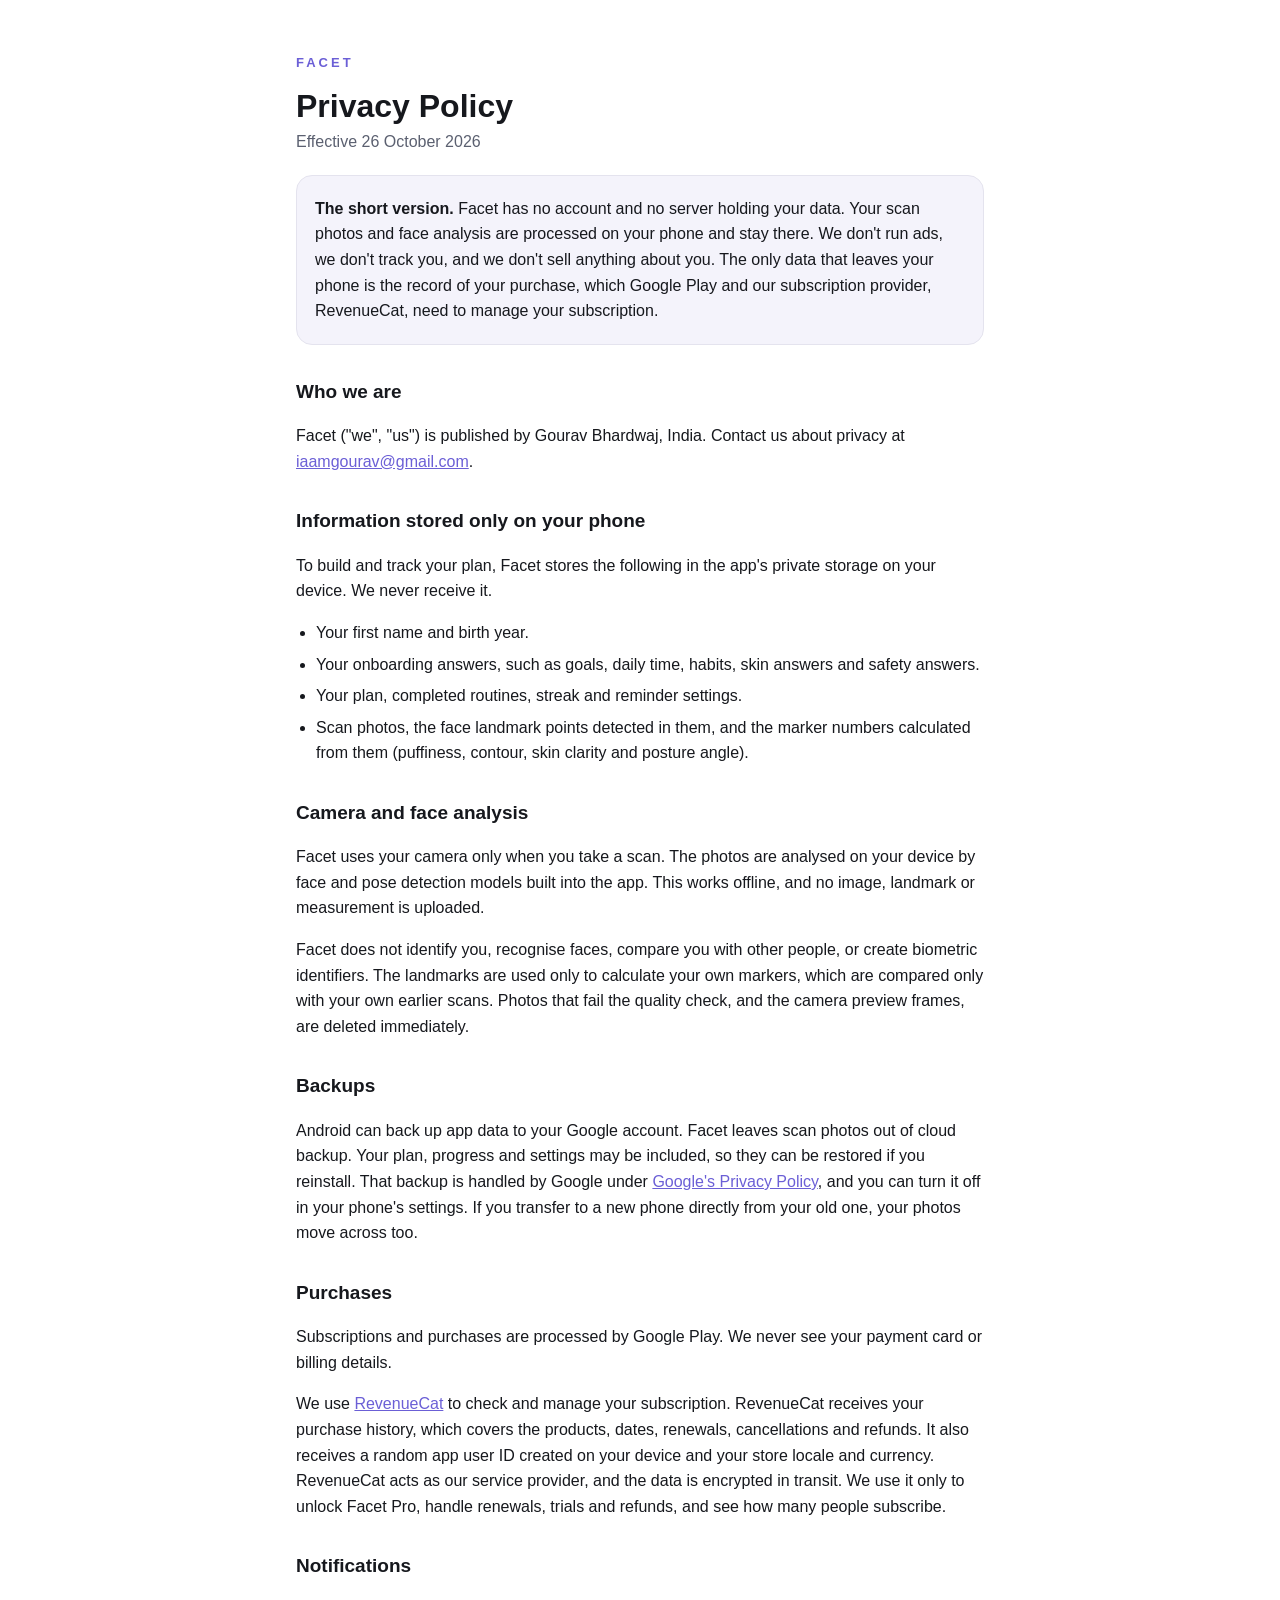
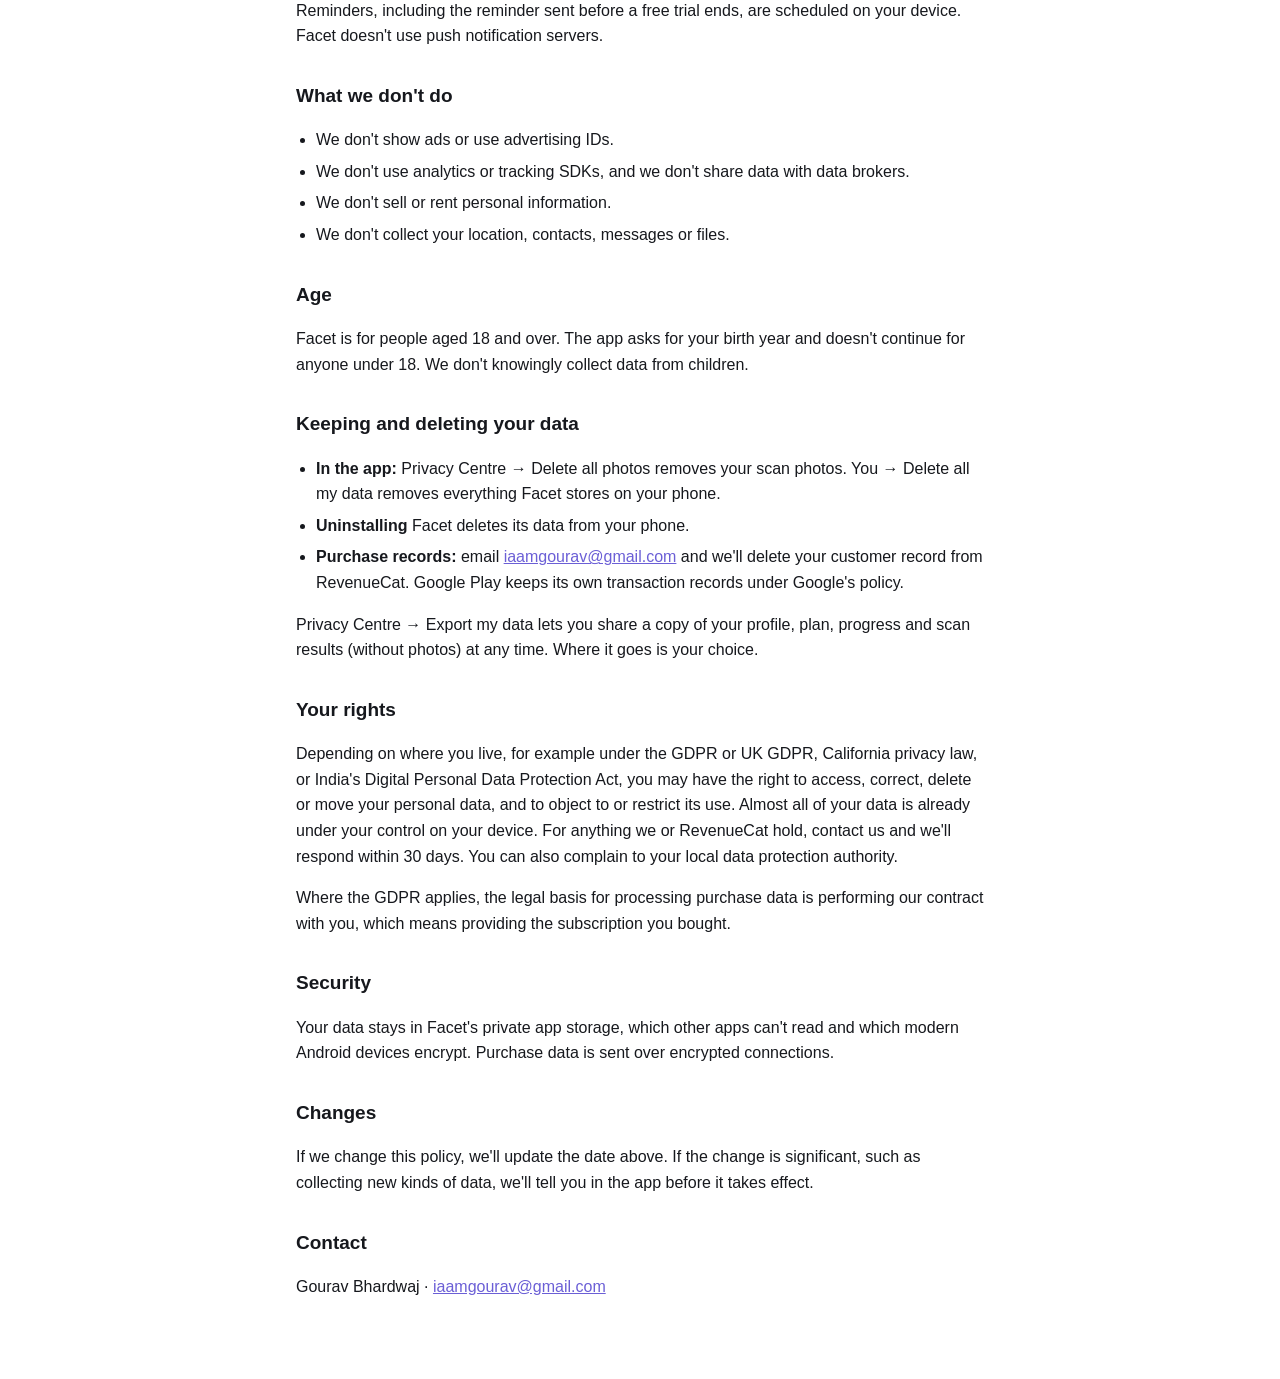
==== privacy.html @ 21be3d74 "Add Facet privacy policy, terms and support page Co-Authored-By: Claude Opus 5.5 <noreply@anthropic." ====
<!doctype html>
<html lang="en">
<head>
<meta charset="utf-8">
<meta name="viewport" content="width=device-width, initial-scale=1">
<title>Facet Privacy Policy</title>
<link rel="stylesheet" href="style.css">
</head>
<body>
<main>
<p class="brand"><a href="index.html">FACET</a></p>
<h1>Privacy Policy</h1>
<p class="meta">Effective 26 October 2026</p>

<div class="summary">
  <p><strong>The short version.</strong> Facet has no account and no server holding your data. Your scan photos and face analysis are processed on your phone and stay there. We don't run ads, we don't track you, and we don't sell anything about you. The only data that leaves your phone is the record of your purchase, which Google Play and our subscription provider, RevenueCat, need to manage your subscription.</p>
</div>

<h2>Who we are</h2>
<p>Facet ("we", "us") is published by Gourav Bhardwaj, India. Contact us about privacy at <a href="mailto:iaamgourav@gmail.com">iaamgourav@gmail.com</a>.</p>

<h2>Information stored only on your phone</h2>
<p>To build and track your plan, Facet stores the following in the app's private storage on your device. We never receive it.</p>
<ul>
  <li>Your first name and birth year.</li>
  <li>Your onboarding answers, such as goals, daily time, habits, skin answers and safety answers.</li>
  <li>Your plan, completed routines, streak and reminder settings.</li>
  <li>Scan photos, the face landmark points detected in them, and the marker numbers calculated from them (puffiness, contour, skin clarity and posture angle).</li>
</ul>

<h2>Camera and face analysis</h2>
<p>Facet uses your camera only when you take a scan. The photos are analysed on your device by face and pose detection models built into the app. This works offline, and no image, landmark or measurement is uploaded.</p>
<p>Facet does not identify you, recognise faces, compare you with other people, or create biometric identifiers. The landmarks are used only to calculate your own markers, which are compared only with your own earlier scans. Photos that fail the quality check, and the camera preview frames, are deleted immediately.</p>

<h2>Backups</h2>
<p>Android can back up app data to your Google account. Facet leaves scan photos out of cloud backup. Your plan, progress and settings may be included, so they can be restored if you reinstall. That backup is handled by Google under <a href="https://policies.google.com/privacy">Google's Privacy Policy</a>, and you can turn it off in your phone's settings. If you transfer to a new phone directly from your old one, your photos move across too.</p>

<h2>Purchases</h2>
<p>Subscriptions and purchases are processed by Google Play. We never see your payment card or billing details.</p>
<p>We use <a href="https://www.revenuecat.com/privacy">RevenueCat</a> to check and manage your subscription. RevenueCat receives your purchase history, which covers the products, dates, renewals, cancellations and refunds. It also receives a random app user ID created on your device and your store locale and currency. RevenueCat acts as our service provider, and the data is encrypted in transit. We use it only to unlock Facet Pro, handle renewals, trials and refunds, and see how many people subscribe.</p>

<h2>Notifications</h2>
<p>Reminders, including the reminder sent before a free trial ends, are scheduled on your device. Facet doesn't use push notification servers.</p>

<h2>What we don't do</h2>
<ul>
  <li>We don't show ads or use advertising IDs.</li>
  <li>We don't use analytics or tracking SDKs, and we don't share data with data brokers.</li>
  <li>We don't sell or rent personal information.</li>
  <li>We don't collect your location, contacts, messages or files.</li>
</ul>

<h2>Age</h2>
<p>Facet is for people aged 18 and over. The app asks for your birth year and doesn't continue for anyone under 18. We don't knowingly collect data from children.</p>

<h2>Keeping and deleting your data</h2>
<ul>
  <li><strong>In the app:</strong> Privacy Centre → Delete all photos removes your scan photos. You → Delete all my data removes everything Facet stores on your phone.</li>
  <li><strong>Uninstalling</strong> Facet deletes its data from your phone.</li>
  <li><strong>Purchase records:</strong> email <a href="mailto:iaamgourav@gmail.com">iaamgourav@gmail.com</a> and we'll delete your customer record from RevenueCat. Google Play keeps its own transaction records under Google's policy.</li>
</ul>
<p>Privacy Centre → Export my data lets you share a copy of your profile, plan, progress and scan results (without photos) at any time. Where it goes is your choice.</p>

<h2>Your rights</h2>
<p>Depending on where you live, for example under the GDPR or UK GDPR, California privacy law, or India's Digital Personal Data Protection Act, you may have the right to access, correct, delete or move your personal data, and to object to or restrict its use. Almost all of your data is already under your control on your device. For anything we or RevenueCat hold, contact us and we'll respond within 30 days. You can also complain to your local data protection authority.</p>
<p>Where the GDPR applies, the legal basis for processing purchase data is performing our contract with you, which means providing the subscription you bought.</p>

<h2>Security</h2>
<p>Your data stays in Facet's private app storage, which other apps can't read and which modern Android devices encrypt. Purchase data is sent over encrypted connections.</p>

<h2>Changes</h2>
<p>If we change this policy, we'll update the date above. If the change is significant, such as collecting new kinds of data, we'll tell you in the app before it takes effect.</p>

<h2>Contact</h2>
<p>Gourav Bhardwaj · <a href="mailto:iaamgourav@gmail.com">iaamgourav@gmail.com</a></p>
</main>
</body>
</html>
---- style.css ----
:root { --bg: #ffffff; --text: #16181d; --muted: #5b6070; --accent: #6b5fd6; --card: #f4f3fb; --line: #e4e3ee; }
@media (prefers-color-scheme: dark) {
  :root { --bg: #0b0d12; --text: #eef0f5; --muted: #a2a7b5; --accent: #b3aaff; --card: #161924; --line: #262a38; }
}
* { box-sizing: border-box; }
body { margin: 0; background: var(--bg); color: var(--text); font: 16px/1.6 -apple-system, BlinkMacSystemFont, "Segoe UI", Inter, Roboto, sans-serif; }
main { max-width: 720px; margin: 0 auto; padding: 40px 16px 64px; }
.brand { letter-spacing: 3px; font-size: 13px; font-weight: 600; color: var(--accent); }
.brand a { color: inherit; text-decoration: none; }
h1 { font-size: 32px; line-height: 1.2; margin: 8px 0 4px; font-weight: 600; }
h2 { font-size: 19px; margin: 32px 0 8px; font-weight: 600; }
.meta { color: var(--muted); margin-top: 0; }
a { color: var(--accent); }
ul { padding-left: 20px; }
li { margin: 6px 0; }
.summary { background: var(--card); border: 1px solid var(--line); border-radius: 16px; padding: 4px 18px; margin: 20px 0; }
.links { list-style: none; padding: 0; }
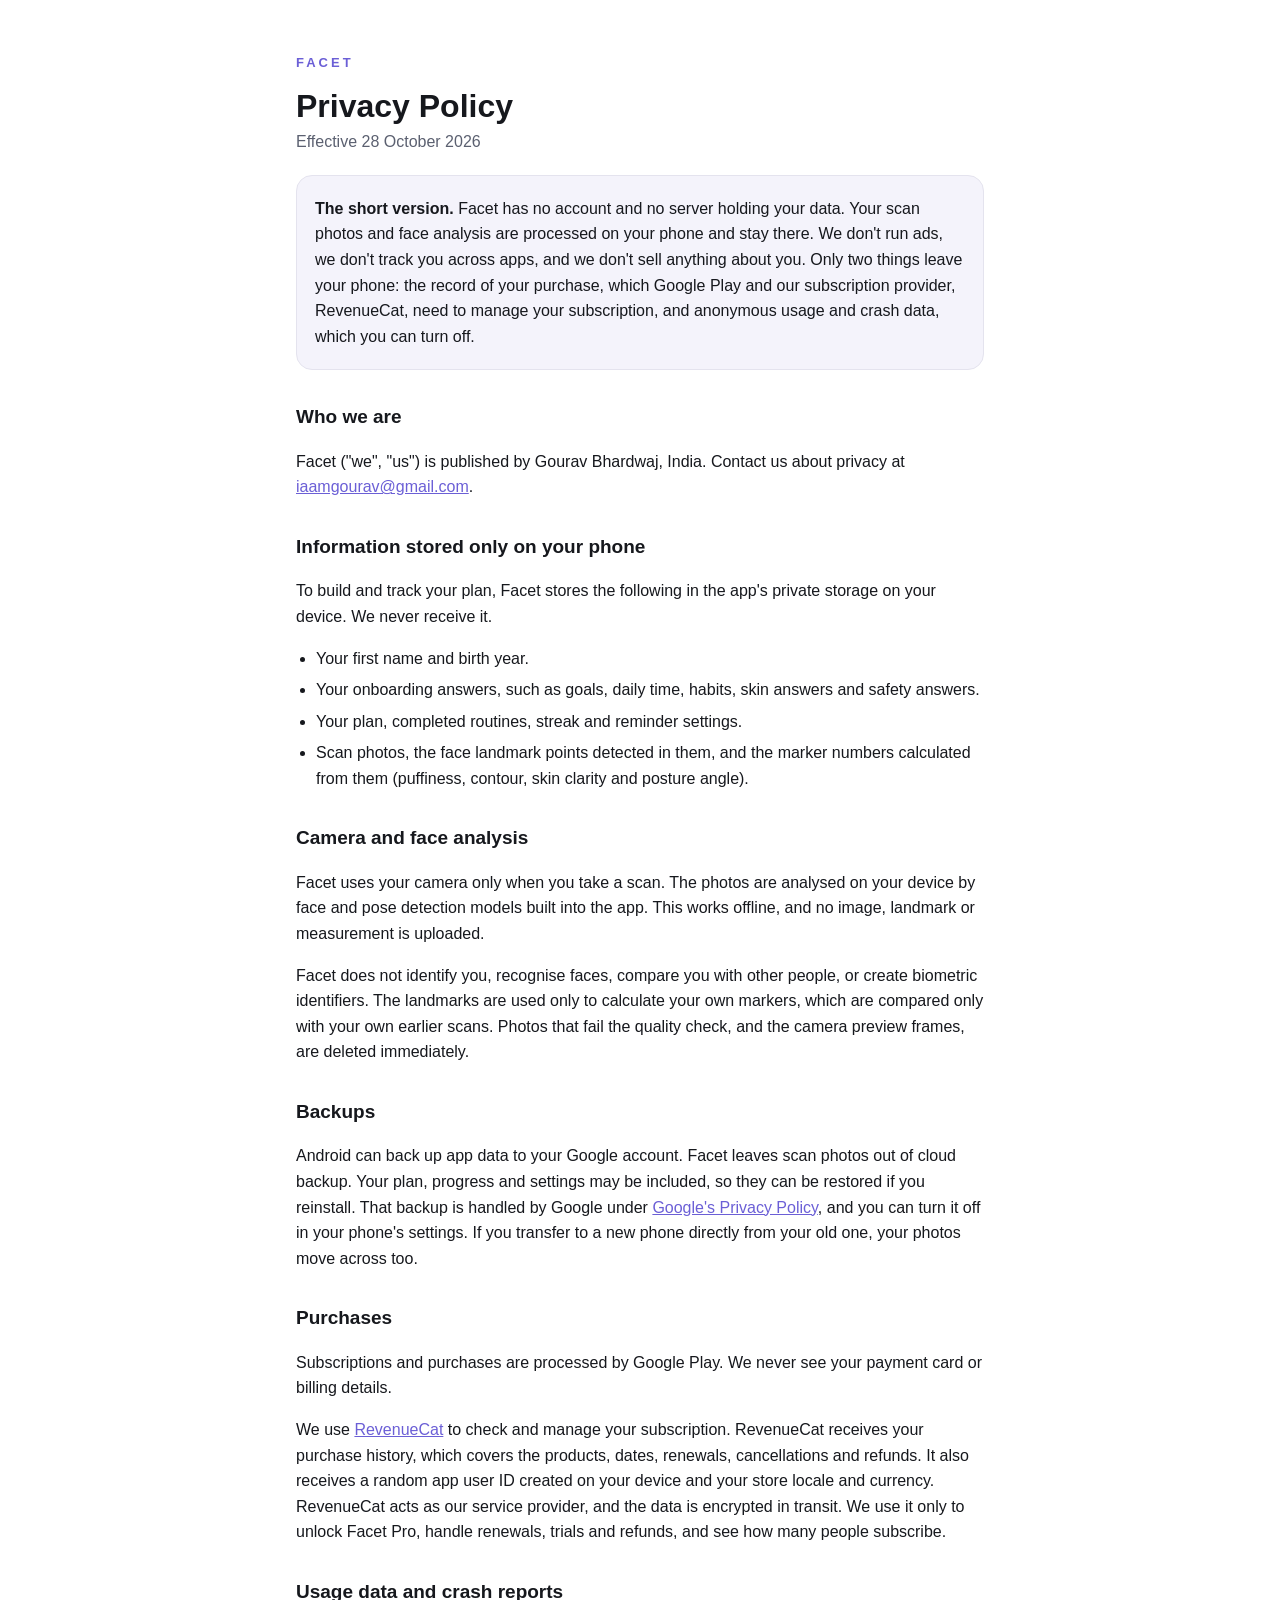
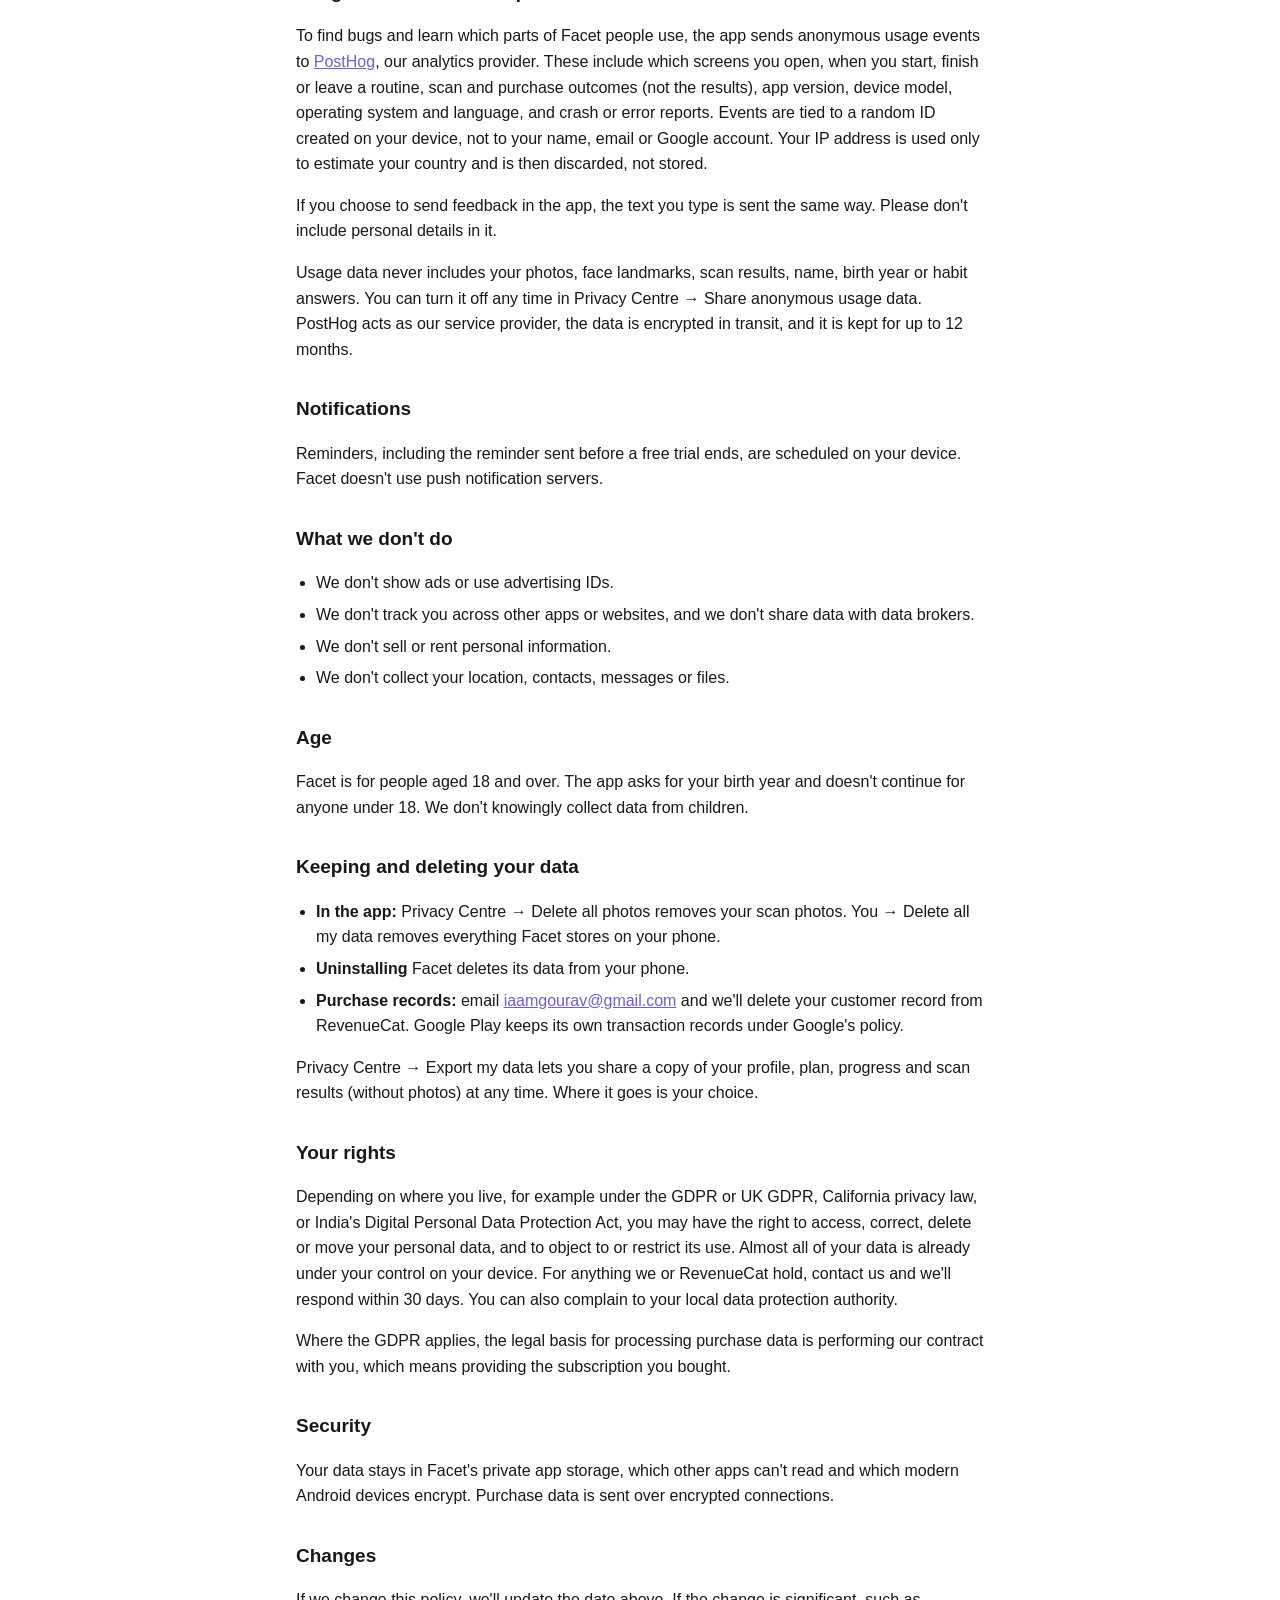
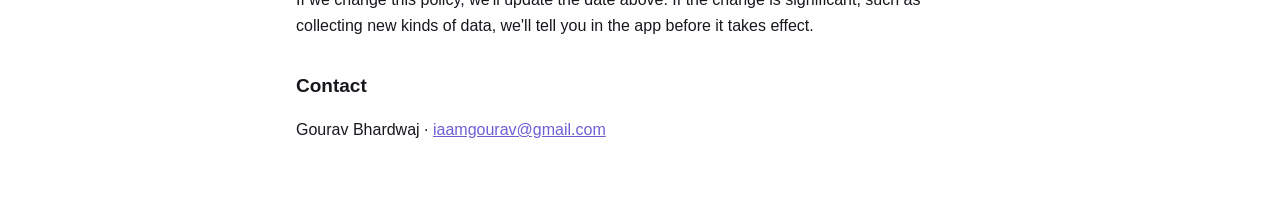
==== commit c437a51f: "Privacy policy: disclose anonymous usage analytics and crash reports (PostHog) Co-Authored-By: Claud" ====
--- a/privacy.html
+++ b/privacy.html
@@ -10,10 +10,10 @@
 <main>
 <p class="brand"><a href="index.html">FACET</a></p>
 <h1>Privacy Policy</h1>
-<p class="meta">Effective 26 October 2026</p>
+<p class="meta">Effective 28 October 2026</p>
 
 <div class="summary">
-  <p><strong>The short version.</strong> Facet has no account and no server holding your data. Your scan photos and face analysis are processed on your phone and stay there. We don't run ads, we don't track you, and we don't sell anything about you. The only data that leaves your phone is the record of your purchase, which Google Play and our subscription provider, RevenueCat, need to manage your subscription.</p>
+  <p><strong>The short version.</strong> Facet has no account and no server holding your data. Your scan photos and face analysis are processed on your phone and stay there. We don't run ads, we don't track you across apps, and we don't sell anything about you. Only two things leave your phone: the record of your purchase, which Google Play and our subscription provider, RevenueCat, need to manage your subscription, and anonymous usage and crash data, which you can turn off.</p>
 </div>
 
 <h2>Who we are</h2>
@@ -39,13 +39,18 @@
 <p>Subscriptions and purchases are processed by Google Play. We never see your payment card or billing details.</p>
 <p>We use <a href="https://www.revenuecat.com/privacy">RevenueCat</a> to check and manage your subscription. RevenueCat receives your purchase history, which covers the products, dates, renewals, cancellations and refunds. It also receives a random app user ID created on your device and your store locale and currency. RevenueCat acts as our service provider, and the data is encrypted in transit. We use it only to unlock Facet Pro, handle renewals, trials and refunds, and see how many people subscribe.</p>
 
+<h2>Usage data and crash reports</h2>
+<p>To find bugs and learn which parts of Facet people use, the app sends anonymous usage events to <a href="https://posthog.com/privacy">PostHog</a>, our analytics provider. These include which screens you open, when you start, finish or leave a routine, scan and purchase outcomes (not the results), app version, device model, operating system and language, and crash or error reports. Events are tied to a random ID created on your device, not to your name, email or Google account. Your IP address is used only to estimate your country and is then discarded, not stored.</p>
+<p>If you choose to send feedback in the app, the text you type is sent the same way. Please don't include personal details in it.</p>
+<p>Usage data never includes your photos, face landmarks, scan results, name, birth year or habit answers. You can turn it off any time in Privacy Centre → Share anonymous usage data. PostHog acts as our service provider, the data is encrypted in transit, and it is kept for up to 12 months.</p>
+
 <h2>Notifications</h2>
 <p>Reminders, including the reminder sent before a free trial ends, are scheduled on your device. Facet doesn't use push notification servers.</p>
 
 <h2>What we don't do</h2>
 <ul>
   <li>We don't show ads or use advertising IDs.</li>
-  <li>We don't use analytics or tracking SDKs, and we don't share data with data brokers.</li>
+  <li>We don't track you across other apps or websites, and we don't share data with data brokers.</li>
   <li>We don't sell or rent personal information.</li>
   <li>We don't collect your location, contacts, messages or files.</li>
 </ul>
